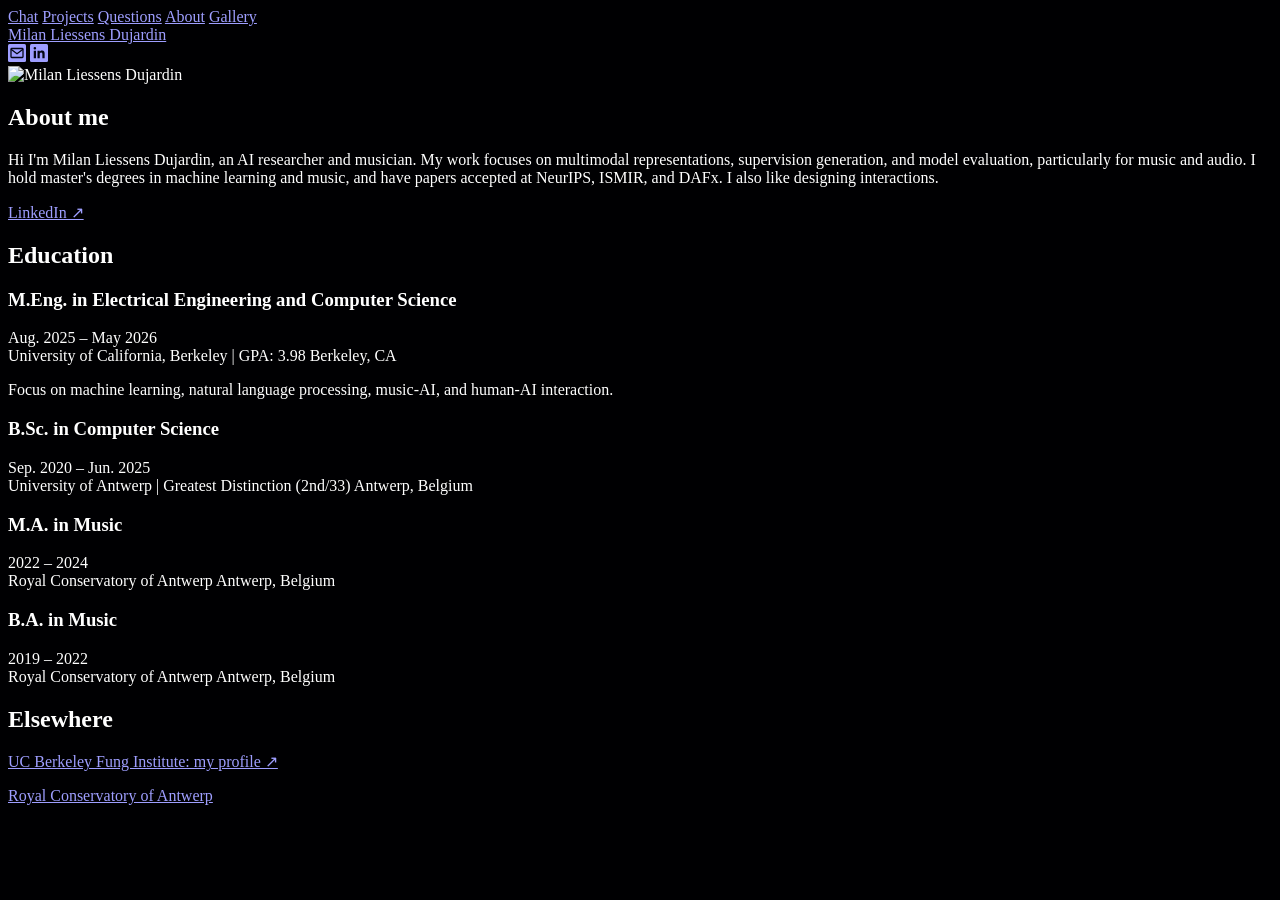
==== docs/about/index.html @ 88e98ba2 "Publish updated portfolio with completed composition question only" ====
<!DOCTYPE html>
<html lang="en">
<head>
    <meta name="color-scheme" content="dark">
    <meta name="theme-color" content="#000002">
    <style id="initial-page-background">
        html { color-scheme: dark; background-color: #000002; }
        body { background-color: #000002; }
    </style>

    <meta charset="UTF-8">
    <meta name="viewport" content="width=device-width, initial-scale=1.0">
    <title>About · Milan Liessens Dujardin</title>
    <meta name="description" content="About Milan Liessens Dujardin, AI researcher and musician. Education and music.">
    <link rel="icon" href="/public/assets/images/logos/mld-logo.svg?v=glow-colors-2" type="image/svg+xml">
    <link rel="stylesheet" href="/public/assets/css/explorations.css">
    <link rel="stylesheet" href="/public/assets/css/about.css?v=portrait-layout-2">
    <link rel="stylesheet" href="/public/assets/css/site-header.css?v=20261016-2">
</head>
<body>
    <header class="site-header">
        <nav class="main-nav" aria-label="Main navigation">
            <a data-nav="chat" href="/">Chat</a>
            <a data-nav="projects" href="/?view=projects">Projects</a>
            <a data-nav="questions" href="/explorations/">Questions</a>
            <a data-nav="about" href="/about/" aria-current="page">About</a>
            <a data-nav="gallery" href="/gallery/">Gallery</a>
        </nav>
        <a class="identity" href="/">Milan Liessens Dujardin</a>
        <nav class="contact-nav" aria-label="Contact links">
            <a href="mailto:milanliessensdujardin@gmail.com" aria-label="Email"><svg viewBox="0 0 24 24" width="18" height="18" aria-hidden="true"><rect width="24" height="24" rx="2" fill="currentColor"/><rect x="4" y="6" width="16" height="12" rx="1" fill="none" stroke="#030612" stroke-width="1.7"/><path d="m4 7 8 6 8-6" fill="none" stroke="#030612" stroke-width="1.7"/></svg></a>
            <a href="https://www.linkedin.com/in/milan-liessens-dujardin/" target="_blank" rel="noopener noreferrer" aria-label="LinkedIn"><svg viewBox="0 0 24 24" width="18" height="18" aria-hidden="true"><rect width="24" height="24" rx="2" fill="currentColor"/><path fill="#030612" d="M5 9h3v10H5zm1.5-5a1.7 1.7 0 1 0 0 3.4 1.7 1.7 0 0 0 0-3.4zM10 9h3v1.4c.6-1 1.6-1.7 3-1.7 3 0 3.5 1.9 3.5 4.4V19h-3v-5.2c0-1.2 0-2.6-1.6-2.6s-1.9 1.2-1.9 2.5V19h-3z"/></svg></a>
        </nav>
    </header>
    <main>
        <section class="about-intro" aria-labelledby="about-title">
            <img class="about-portrait" src="/public/assets/images/pictures/milan-portrait.jpeg" alt="Milan Liessens Dujardin" width="754" height="819">
            <h1 class="eyebrow" id="about-title">About me</h1>
            <div class="prose"><p>Hi I&#x27;m Milan Liessens Dujardin, an AI researcher and musician. My work focuses on multimodal representations, supervision generation, and model evaluation, particularly for music and audio. I hold master&#x27;s degrees in machine learning and music, and have papers accepted at NeurIPS, ISMIR, and DAFx. I also like designing interactions.</p></div>
            <a class="profile-link" href="https://www.linkedin.com/in/milan-liessens-dujardin/" target="_blank" rel="noopener noreferrer">LinkedIn ↗</a>
        </section>
        <section class="about-section" aria-labelledby="education-title">
            <h2 id="education-title">Education</h2>
            <div class="education-list"> <div class="education-item"> <div class="education-header"> <h3 class="education-degree">M.Eng. in Electrical Engineering and Computer Science</h3> <span class="education-timespan">Aug. 2025 – May 2026</span> </div> <div class="education-subheader"> <span class="education-university">University of California, Berkeley | GPA: 3.98</span> <span class="education-location">Berkeley, CA</span> </div> <p class="education-description"> Focus on machine learning, natural language processing, music-AI, and human-AI interaction. </p> </div> <div class="education-item"> <div class="education-header"> <h3 class="education-degree">B.Sc. in Computer Science</h3> <span class="education-timespan">Sep. 2020 – Jun. 2025</span> </div> <div class="education-subheader"> <span class="education-university">University of Antwerp | Greatest Distinction (2nd/33)</span> <span class="education-location">Antwerp, Belgium</span> </div> </div> <div class="education-item"> <div class="education-header"> <h3 class="education-degree">M.A. in Music</h3> <span class="education-timespan">2022 – 2024</span> </div> <div class="education-subheader"> <span class="education-university">Royal Conservatory of Antwerp</span> <span class="education-location">Antwerp, Belgium</span> </div> </div> <div class="education-item"> <div class="education-header"> <h3 class="education-degree">B.A. in Music</h3> <span class="education-timespan">2019 – 2022</span> </div> <div class="education-subheader"> <span class="education-university">Royal Conservatory of Antwerp</span> <span class="education-location">Antwerp, Belgium</span> </div> </div> </div>
        </section>
        <section class="about-section" aria-labelledby="elsewhere-title">
            <h2 id="elsewhere-title">Elsewhere</h2>
            <div class="prose">
                <p><a href="https://funginstitute.berkeley.edu/people/milan-liessens-dujardin/" target="_blank" rel="noopener noreferrer">UC Berkeley Fung Institute: my profile ↗</a></p>
                <p><a href="https://www.gva.be/regio/antwerpen/regio-antwerpen/antwerpen/jonge-internationale-leerlingen-volgen-muziekstage-in-de-singel-de-eerste-keer-dat-we-buiten-china-zijn/37411087.html" target="_blank" rel="noopener noreferrer">Royal Conservatory of Antwerp</a></p>
            </div>
        </section>
    </main>
</body>
</html>
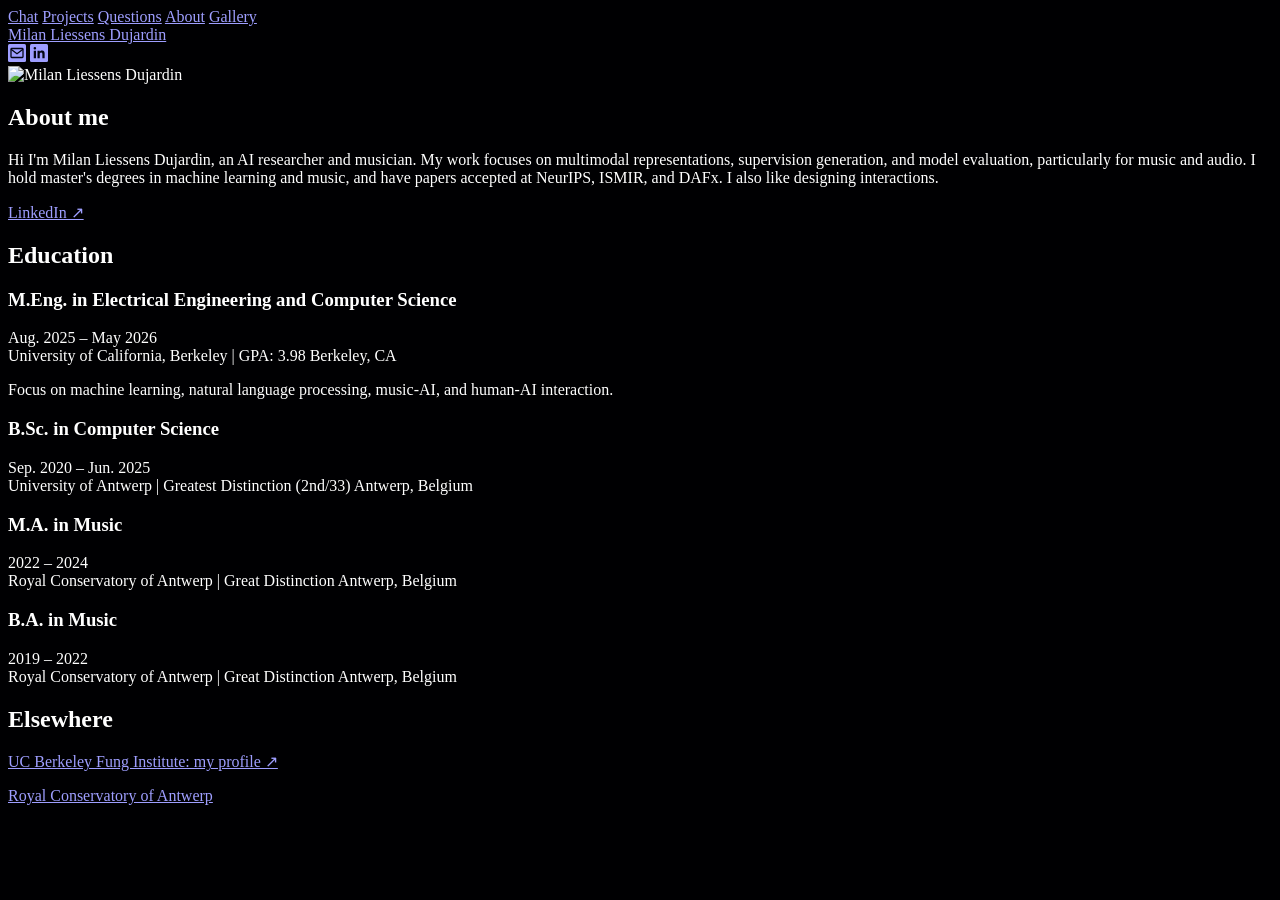
==== commit ab9198ee: "Publish portrait favicon, Storm question, and text updates" ====
--- a/docs/about/index.html
+++ b/docs/about/index.html
@@ -12,7 +12,7 @@
     <meta name="viewport" content="width=device-width, initial-scale=1.0">
     <title>About · Milan Liessens Dujardin</title>
     <meta name="description" content="About Milan Liessens Dujardin, AI researcher and musician. Education and music.">
-    <link rel="icon" href="/public/assets/images/logos/mld-logo.svg?v=glow-colors-2" type="image/svg+xml">
+    <link rel="icon" href="/public/assets/images/logos/milan-portrait-icon.svg?v=1" type="image/svg+xml">
     <link rel="stylesheet" href="/public/assets/css/explorations.css">
     <link rel="stylesheet" href="/public/assets/css/about.css?v=portrait-layout-2">
     <link rel="stylesheet" href="/public/assets/css/site-header.css?v=20261016-2">
@@ -41,7 +41,7 @@
         </section>
         <section class="about-section" aria-labelledby="education-title">
             <h2 id="education-title">Education</h2>
-            <div class="education-list"> <div class="education-item"> <div class="education-header"> <h3 class="education-degree">M.Eng. in Electrical Engineering and Computer Science</h3> <span class="education-timespan">Aug. 2025 – May 2026</span> </div> <div class="education-subheader"> <span class="education-university">University of California, Berkeley | GPA: 3.98</span> <span class="education-location">Berkeley, CA</span> </div> <p class="education-description"> Focus on machine learning, natural language processing, music-AI, and human-AI interaction. </p> </div> <div class="education-item"> <div class="education-header"> <h3 class="education-degree">B.Sc. in Computer Science</h3> <span class="education-timespan">Sep. 2020 – Jun. 2025</span> </div> <div class="education-subheader"> <span class="education-university">University of Antwerp | Greatest Distinction (2nd/33)</span> <span class="education-location">Antwerp, Belgium</span> </div> </div> <div class="education-item"> <div class="education-header"> <h3 class="education-degree">M.A. in Music</h3> <span class="education-timespan">2022 – 2024</span> </div> <div class="education-subheader"> <span class="education-university">Royal Conservatory of Antwerp</span> <span class="education-location">Antwerp, Belgium</span> </div> </div> <div class="education-item"> <div class="education-header"> <h3 class="education-degree">B.A. in Music</h3> <span class="education-timespan">2019 – 2022</span> </div> <div class="education-subheader"> <span class="education-university">Royal Conservatory of Antwerp</span> <span class="education-location">Antwerp, Belgium</span> </div> </div> </div>
+            <div class="education-list"> <div class="education-item"> <div class="education-header"> <h3 class="education-degree">M.Eng. in Electrical Engineering and Computer Science</h3> <span class="education-timespan">Aug. 2025 – May 2026</span> </div> <div class="education-subheader"> <span class="education-university">University of California, Berkeley | GPA: 3.98</span> <span class="education-location">Berkeley, CA</span> </div> <p class="education-description"> Focus on machine learning, natural language processing, music-AI, and human-AI interaction. </p> </div> <div class="education-item"> <div class="education-header"> <h3 class="education-degree">B.Sc. in Computer Science</h3> <span class="education-timespan">Sep. 2020 – Jun. 2025</span> </div> <div class="education-subheader"> <span class="education-university">University of Antwerp | Greatest Distinction (2nd/33)</span> <span class="education-location">Antwerp, Belgium</span> </div> </div> <div class="education-item"> <div class="education-header"> <h3 class="education-degree">M.A. in Music</h3> <span class="education-timespan">2022 – 2024</span> </div> <div class="education-subheader"> <span class="education-university">Royal Conservatory of Antwerp | Great Distinction</span> <span class="education-location">Antwerp, Belgium</span> </div> </div> <div class="education-item"> <div class="education-header"> <h3 class="education-degree">B.A. in Music</h3> <span class="education-timespan">2019 – 2022</span> </div> <div class="education-subheader"> <span class="education-university">Royal Conservatory of Antwerp | Great Distinction</span> <span class="education-location">Antwerp, Belgium</span> </div> </div> </div>
         </section>
         <section class="about-section" aria-labelledby="elsewhere-title">
             <h2 id="elsewhere-title">Elsewhere</h2>
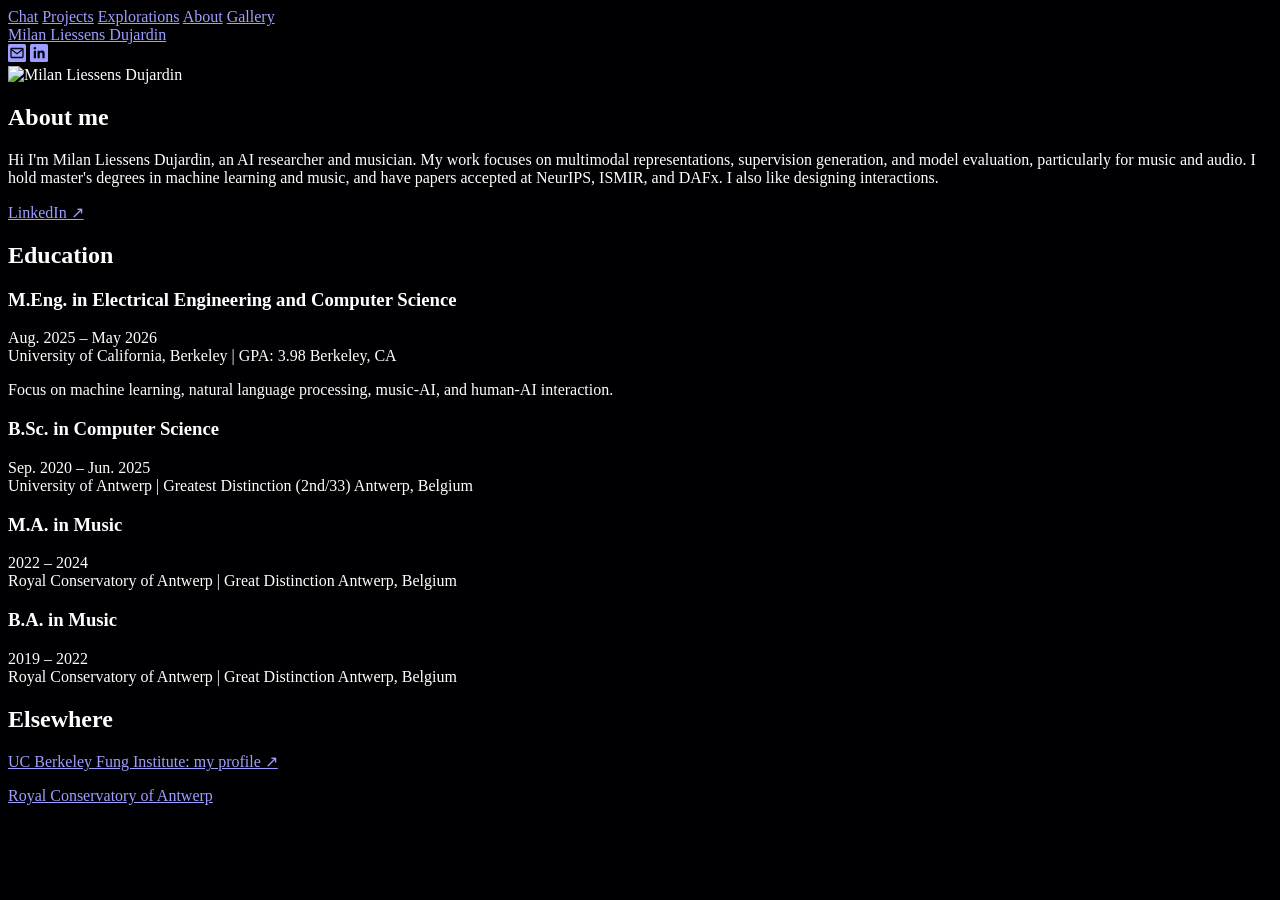
==== commit da21ba7f: "Rename Questions section to Explorations" ====
--- a/docs/about/index.html
+++ b/docs/about/index.html
@@ -22,7 +22,7 @@
         <nav class="main-nav" aria-label="Main navigation">
             <a data-nav="chat" href="/">Chat</a>
             <a data-nav="projects" href="/?view=projects">Projects</a>
-            <a data-nav="questions" href="/explorations/">Questions</a>
+            <a data-nav="questions" href="/explorations/">Explorations</a>
             <a data-nav="about" href="/about/" aria-current="page">About</a>
             <a data-nav="gallery" href="/gallery/">Gallery</a>
         </nav>
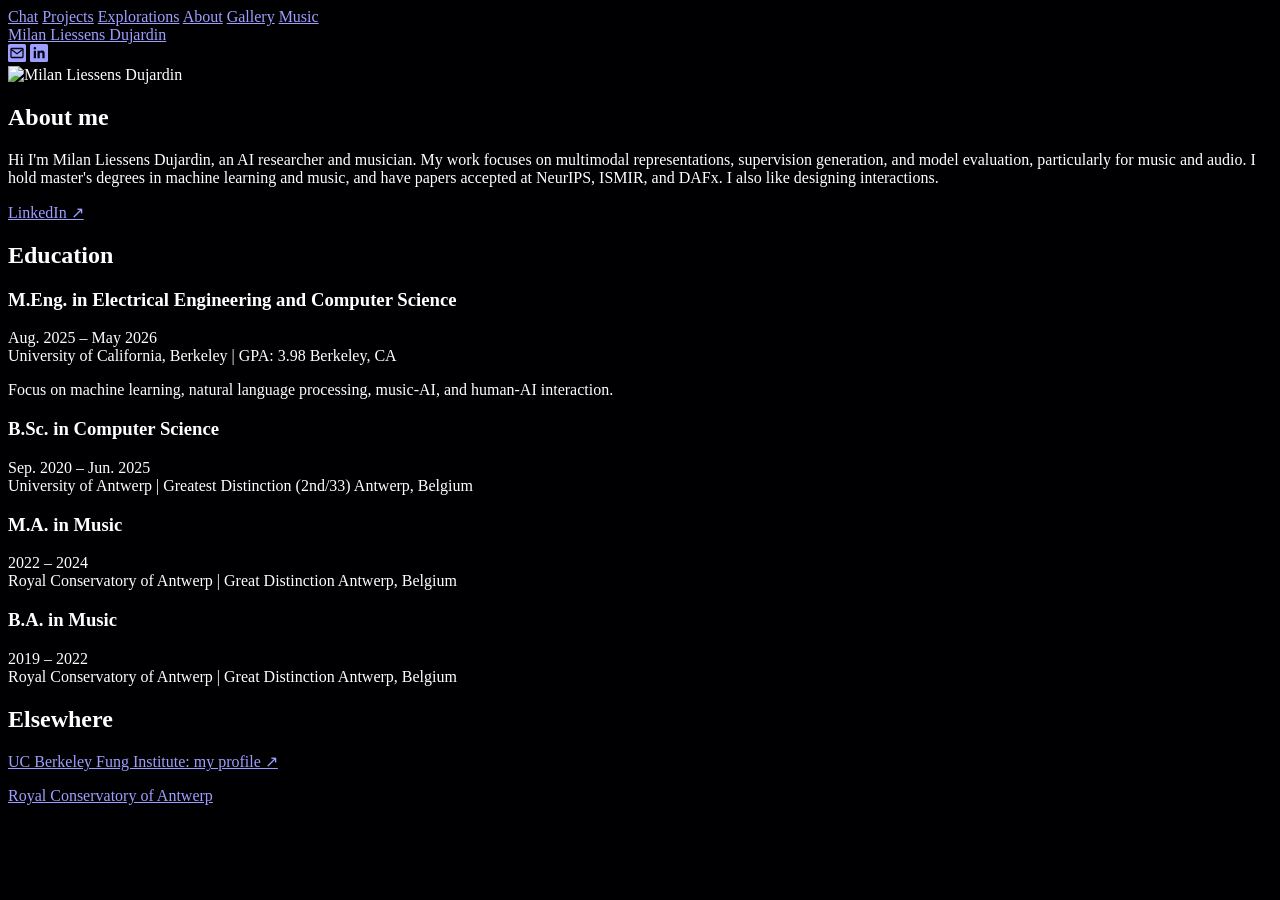
==== commit df2a3283: "Add Music page with 1111, donkey recording, piano improvisation and Stripped" ====
--- a/docs/about/index.html
+++ b/docs/about/index.html
@@ -15,7 +15,7 @@
     <link rel="icon" href="/public/assets/images/logos/milan-portrait-icon.svg?v=1" type="image/svg+xml">
     <link rel="stylesheet" href="/public/assets/css/explorations.css">
     <link rel="stylesheet" href="/public/assets/css/about.css?v=portrait-layout-2">
-    <link rel="stylesheet" href="/public/assets/css/site-header.css?v=20261016-2">
+    <link rel="stylesheet" href="/public/assets/css/site-header.css?v=20261022-music">
 </head>
 <body>
     <header class="site-header">
@@ -25,6 +25,7 @@
             <a data-nav="questions" href="/explorations/">Explorations</a>
             <a data-nav="about" href="/about/" aria-current="page">About</a>
             <a data-nav="gallery" href="/gallery/">Gallery</a>
+            <a data-nav="music" href="/music/">Music</a>
         </nav>
         <a class="identity" href="/">Milan Liessens Dujardin</a>
         <nav class="contact-nav" aria-label="Contact links">
